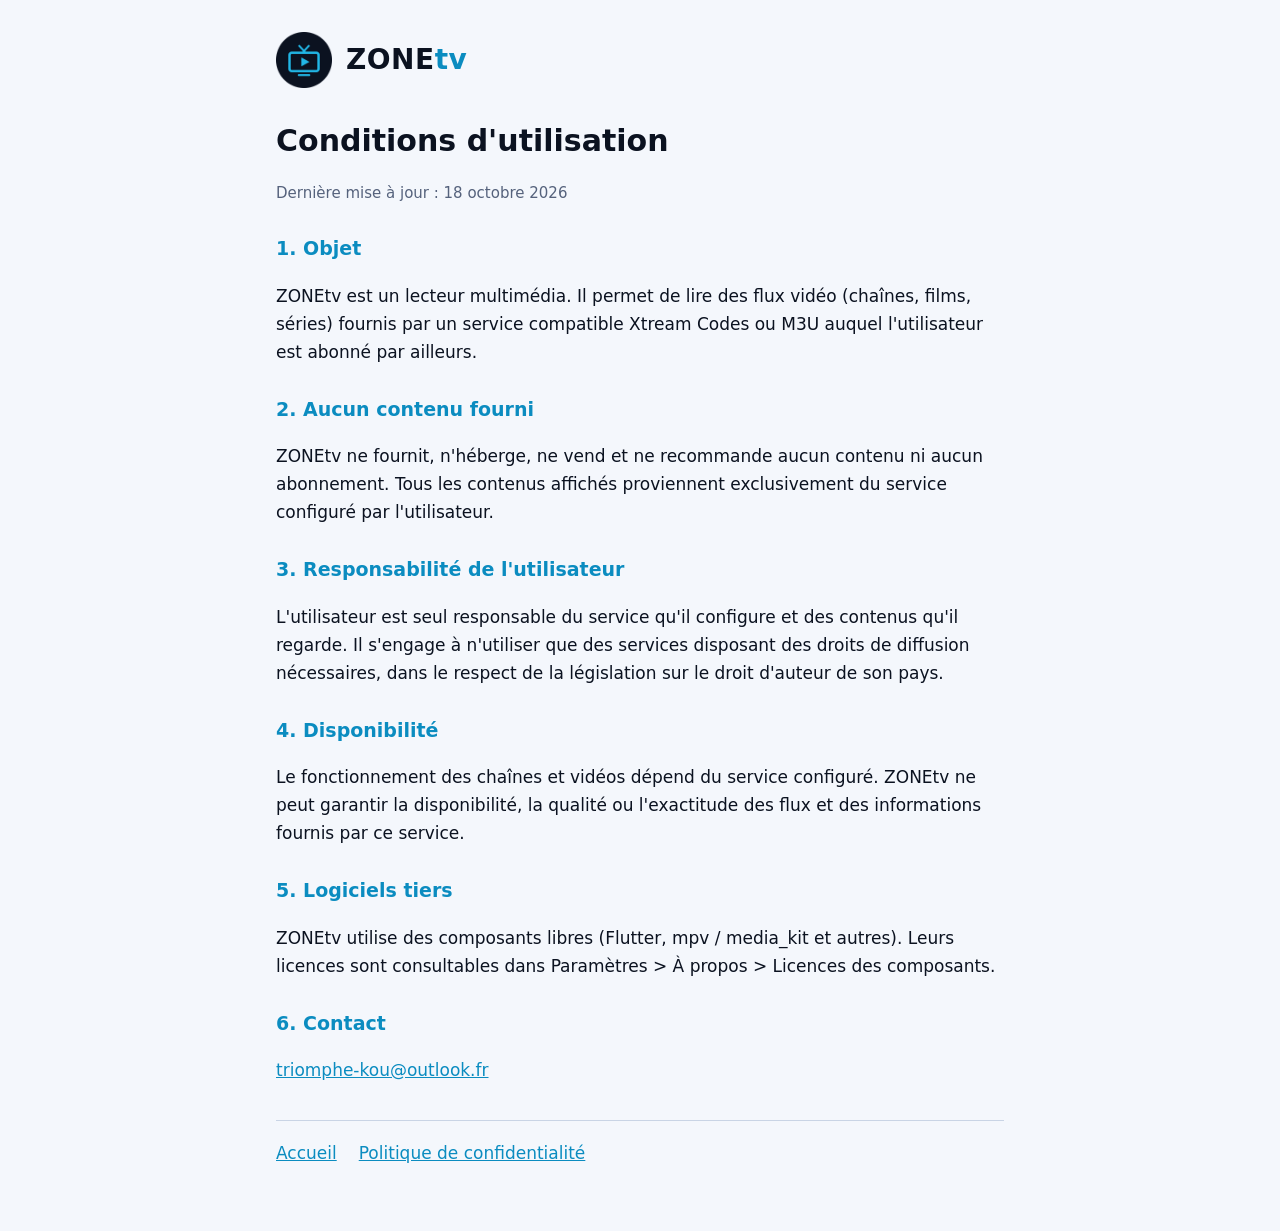
==== conditions.html @ 9bfe63f2 "Pages publiques de ZONEtv (accueil, confidentialité, conditions)" ====
<!doctype html>
<html lang="fr">
<head>
  <meta charset="utf-8">
  <meta name="viewport" content="width=device-width, initial-scale=1">
  <title>Conditions — ZONEtv</title>
  <link rel="icon" href="logo.png">
  <link rel="stylesheet" href="style.css">
</head>
<body>
<main>
  <header>
    <img src="logo.png" alt="Logo ZONEtv">
    <a class="brand" href="index.html">ZONE<span>tv</span></a>
  </header>

  <h1>Conditions d'utilisation</h1>
  <p class="muted">Dernière mise à jour : 18 octobre 2026</p>

  <h2>1. Objet</h2>
  <p>ZONEtv est un lecteur multimédia. Il permet de lire des flux vidéo (chaînes, films, séries) fournis par un service compatible Xtream Codes ou M3U auquel l'utilisateur est abonné par ailleurs.</p>

  <h2>2. Aucun contenu fourni</h2>
  <p>ZONEtv ne fournit, n'héberge, ne vend et ne recommande aucun contenu ni aucun abonnement. Tous les contenus affichés proviennent exclusivement du service configuré par l'utilisateur.</p>

  <h2>3. Responsabilité de l'utilisateur</h2>
  <p>L'utilisateur est seul responsable du service qu'il configure et des contenus qu'il regarde. Il s'engage à n'utiliser que des services disposant des droits de diffusion nécessaires, dans le respect de la législation sur le droit d'auteur de son pays.</p>

  <h2>4. Disponibilité</h2>
  <p>Le fonctionnement des chaînes et vidéos dépend du service configuré. ZONEtv ne peut garantir la disponibilité, la qualité ou l'exactitude des flux et des informations fournis par ce service.</p>

  <h2>5. Logiciels tiers</h2>
  <p>ZONEtv utilise des composants libres (Flutter, mpv / media_kit et autres). Leurs licences sont consultables dans Paramètres &gt; À propos &gt; Licences des composants.</p>

  <h2>6. Contact</h2>
  <p><a href="mailto:triomphe-kou@outlook.fr">triomphe-kou@outlook.fr</a></p>

  <nav>
    <a href="index.html">Accueil</a>
    <a href="confidentialite.html">Politique de confidentialité</a>
  </nav>
</main>
</body>
</html>
---- style.css ----
:root {
  --bg: #0b1220;
  --surface: #131c2e;
  --line: #2a3858;
  --text: #eaf2ff;
  --muted: #8b99b5;
  --accent: #22b8e8;
}
@media (prefers-color-scheme: light) {
  :root { --bg: #f4f7fc; --surface: #ffffff; --line: #c9d4e5; --text: #0b1220; --muted: #55627c; --accent: #0b8cc0; }
}
* { box-sizing: border-box; }
body {
  margin: 0;
  background: var(--bg);
  color: var(--text);
  font: 17px/1.65 "Segoe UI", system-ui, -apple-system, Roboto, sans-serif;
}
main { max-width: 760px; margin: 0 auto; padding: 32px 16px 64px; }
header { display: flex; align-items: center; gap: 14px; margin-bottom: 28px; }
header img { width: 56px; height: 56px; }
.brand { font-size: 28px; font-weight: 800; letter-spacing: .5px; text-decoration: none; color: var(--text); }
.brand span { color: var(--accent); }
h1 { font-size: 30px; margin: 8px 0 4px; }
h2 { font-size: 19px; margin: 28px 0 6px; color: var(--accent); }
p, li { color: var(--text); }
.muted { color: var(--muted); font-size: 15px; }
.card { background: var(--surface); border: 1px solid var(--line); border-radius: 16px; padding: 20px 22px; margin: 18px 0; }
nav { display: flex; flex-wrap: wrap; gap: 10px 22px; margin-top: 36px; padding-top: 18px; border-top: 1px solid var(--line); }
a { color: var(--accent); }
ul { padding-left: 22px; }
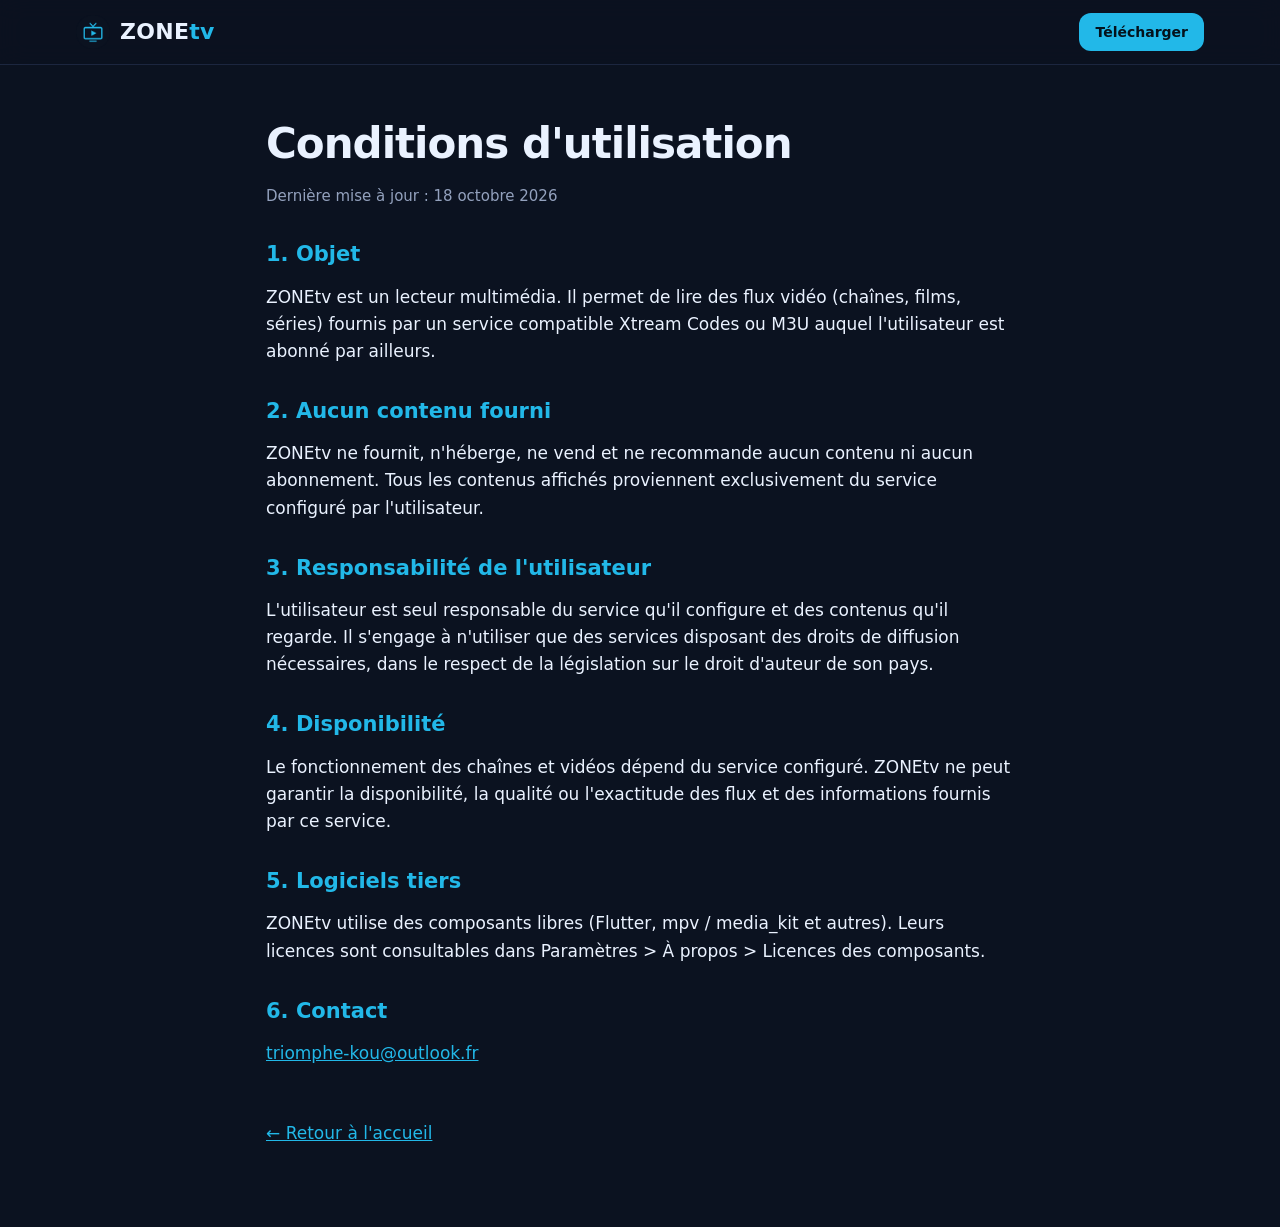
==== commit faec97a4: "Site vitrine : accueil, fonctionnalités, captures, FAQ, bouton Microsoft Store, référencement" ====
--- a/conditions.html
+++ b/conditions.html
@@ -4,15 +4,21 @@
   <meta charset="utf-8">
   <meta name="viewport" content="width=device-width, initial-scale=1">
   <title>Conditions — ZONEtv</title>
-  <link rel="icon" href="logo.png">
+  <link rel="icon" type="image/png" sizes="32x32" href="img/icone-32.png">
+  <link rel="apple-touch-icon" href="img/icone-180.png">
+  <meta name="theme-color" content="#0b1220">
+  <meta name="description" content="Conditions d'utilisation de ZONEtv, lecteur IPTV pour Windows.">
+  <link rel="canonical" href="https://triomphekou73.github.io/zonetv/conditions.html">
   <link rel="stylesheet" href="style.css">
 </head>
 <body>
-<main>
-  <header>
-    <img src="logo.png" alt="Logo ZONEtv">
-    <a class="brand" href="index.html">ZONE<span>tv</span></a>
-  </header>
+<header class="topbar">
+  <div class="wrap topbar-in">
+    <a class="brand" href="./"><img src="img/icone-180.png" alt="" width="34" height="34"><span>ZONE<b>tv</b></span></a>
+    <a class="btn btn-small" href="https://apps.microsoft.com/detail/9PJPSWMTRBG6?mode=direct">Télécharger</a>
+  </div>
+</header>
+<main class="doc">
 
   <h1>Conditions d'utilisation</h1>
   <p class="muted">Dernière mise à jour : 18 octobre 2026</p>
@@ -35,10 +41,7 @@
   <h2>6. Contact</h2>
   <p><a href="mailto:triomphe-kou@outlook.fr">triomphe-kou@outlook.fr</a></p>
 
-  <nav>
-    <a href="index.html">Accueil</a>
-    <a href="confidentialite.html">Politique de confidentialité</a>
-  </nav>
+  <a class="back" href="./">← Retour à l'accueil</a>
 </main>
 </body>
 </html>
--- a/style.css
+++ b/style.css
@@ -1,31 +1,189 @@
+/* Site ZONEtv — thème « Bleu minuit » de l'application. */
 :root {
   --bg: #0b1220;
+  --bg-alt: #0e1728;
   --surface: #131c2e;
-  --line: #2a3858;
+  --surface-2: #18233a;
+  --line: #24314d;
   --text: #eaf2ff;
-  --muted: #8b99b5;
+  --muted: #93a1bd;
   --accent: #22b8e8;
-}
-@media (prefers-color-scheme: light) {
-  :root { --bg: #f4f7fc; --surface: #ffffff; --line: #c9d4e5; --text: #0b1220; --muted: #55627c; --accent: #0b8cc0; }
+  --accent-2: #6b8cff;
+  --radius: 18px;
 }
 * { box-sizing: border-box; }
+html { scroll-behavior: smooth; scroll-padding-top: 76px; }
 body {
   margin: 0;
   background: var(--bg);
   color: var(--text);
-  font: 17px/1.65 "Segoe UI", system-ui, -apple-system, Roboto, sans-serif;
+  font: 17px/1.6 "Segoe UI", system-ui, -apple-system, Roboto, sans-serif;
+  -webkit-font-smoothing: antialiased;
 }
-main { max-width: 760px; margin: 0 auto; padding: 32px 16px 64px; }
-header { display: flex; align-items: center; gap: 14px; margin-bottom: 28px; }
-header img { width: 56px; height: 56px; }
-.brand { font-size: 28px; font-weight: 800; letter-spacing: .5px; text-decoration: none; color: var(--text); }
-.brand span { color: var(--accent); }
-h1 { font-size: 30px; margin: 8px 0 4px; }
-h2 { font-size: 19px; margin: 28px 0 6px; color: var(--accent); }
-p, li { color: var(--text); }
-.muted { color: var(--muted); font-size: 15px; }
-.card { background: var(--surface); border: 1px solid var(--line); border-radius: 16px; padding: 20px 22px; margin: 18px 0; }
-nav { display: flex; flex-wrap: wrap; gap: 10px 22px; margin-top: 36px; padding-top: 18px; border-top: 1px solid var(--line); }
+img { max-width: 100%; height: auto; display: block; }
 a { color: var(--accent); }
-ul { padding-left: 22px; }
+.wrap { max-width: 1160px; margin: 0 auto; padding: 0 16px; }
+.narrow { max-width: 780px; }
+
+/* Barre du haut */
+.topbar {
+  position: sticky; top: 0; z-index: 20;
+  background: rgba(11, 18, 32, .82);
+  backdrop-filter: blur(12px); -webkit-backdrop-filter: blur(12px);
+  border-bottom: 1px solid rgba(36, 49, 77, .7);
+}
+.topbar-in { display: flex; align-items: center; justify-content: space-between; height: 64px; }
+.brand { display: inline-flex; align-items: center; gap: 10px; text-decoration: none; color: var(--text); font-weight: 800; font-size: 22px; letter-spacing: .3px; }
+.brand b { color: var(--accent); }
+.brand img { border-radius: 8px; }
+.menu { display: flex; align-items: center; gap: 26px; }
+.menu a { color: var(--muted); text-decoration: none; font-size: 15px; font-weight: 600; }
+.menu a:hover { color: var(--text); }
+.menu-toggle, .menu-btn { display: none; }
+
+/* Boutons */
+.btn {
+  display: inline-flex; align-items: center; justify-content: center;
+  padding: 12px 22px; border-radius: 12px; font-weight: 700; text-decoration: none;
+  background: var(--accent); color: #04121c !important; border: 0;
+}
+.btn:hover { filter: brightness(1.08); }
+.btn-small { padding: 8px 16px; font-size: 14px; }
+.btn-ghost { background: transparent; color: var(--text) !important; border: 1px solid var(--line); }
+.btn-ghost:hover { border-color: var(--accent); }
+.store { display: inline-block; transition: transform .15s; }
+.store:hover { transform: translateY(-2px); }
+.store img { height: 58px; width: auto; }
+
+/* Accueil */
+.hero {
+  position: relative; overflow: hidden;
+  padding: 72px 0 88px;
+  background:
+    radial-gradient(700px 400px at 85% 10%, rgba(34, 184, 232, .18), transparent 70%),
+    radial-gradient(600px 400px at 10% 90%, rgba(107, 140, 255, .14), transparent 70%);
+}
+.hero-in { display: grid; grid-template-columns: 1fr 1.15fr; gap: 48px; align-items: center; }
+.tag {
+  display: inline-block; margin: 0 0 18px; padding: 6px 14px; border-radius: 999px;
+  background: rgba(34, 184, 232, .12); color: var(--accent); font-size: 14px; font-weight: 700;
+}
+h1 { font-size: clamp(36px, 5.2vw, 60px); line-height: 1.08; margin: 0 0 18px; letter-spacing: -1px; }
+.grad { background: linear-gradient(90deg, var(--accent), var(--accent-2)); -webkit-background-clip: text; background-clip: text; color: transparent; }
+.lead { color: var(--muted); font-size: 19px; margin: 0 0 28px; max-width: 34em; }
+.cta { display: flex; flex-wrap: wrap; align-items: center; gap: 14px; }
+.trust { list-style: none; padding: 0; margin: 28px 0 0; display: flex; flex-wrap: wrap; gap: 10px 22px; }
+.trust li { color: var(--muted); font-size: 15px; padding-left: 24px; position: relative; }
+.trust li::before { content: ""; position: absolute; left: 0; top: 5px; width: 14px; height: 8px; border-left: 2.5px solid var(--accent); border-bottom: 2.5px solid var(--accent); transform: rotate(-45deg); }
+
+/* Fenêtre d'application */
+.window {
+  display: block; width: 100%; padding: 0; text-align: left; cursor: default;
+  background: var(--surface); border: 1px solid var(--line); border-radius: 14px; overflow: hidden;
+  box-shadow: 0 30px 80px rgba(0, 0, 0, .55), 0 0 0 1px rgba(255, 255, 255, .03), 0 0 60px rgba(34, 184, 232, .12);
+}
+.window-bar { display: flex; gap: 7px; padding: 10px 14px; background: var(--surface-2); border-bottom: 1px solid var(--line); }
+.window-bar i { width: 11px; height: 11px; border-radius: 50%; background: #2c3a58; }
+.hero-shot { perspective: 1400px; }
+.hero-shot .window { transform: rotateY(-7deg) rotateX(2deg); }
+
+/* Sections */
+.section { padding: 88px 0; }
+.section-alt { background: var(--bg-alt); border-top: 1px solid var(--line); border-bottom: 1px solid var(--line); }
+.kicker { color: var(--accent); font-weight: 800; text-transform: uppercase; letter-spacing: 1.5px; font-size: 13px; margin: 0 0 8px; }
+h2 { font-size: clamp(28px, 3.6vw, 40px); line-height: 1.15; margin: 0 0 36px; letter-spacing: -.5px; }
+h3 { font-size: 18px; margin: 0 0 6px; }
+
+/* Fonctionnalités */
+.grid { display: grid; grid-template-columns: repeat(4, 1fr); gap: 18px; }
+.feat { background: var(--surface); border: 1px solid var(--line); border-radius: var(--radius); padding: 24px; transition: border-color .2s, transform .2s; }
+.feat:hover { border-color: rgba(34, 184, 232, .55); transform: translateY(-3px); }
+.feat svg { width: 42px; height: 42px; padding: 9px; border-radius: 12px; background: rgba(34, 184, 232, .12); fill: none; stroke: var(--accent); stroke-width: 1.8; stroke-linecap: round; stroke-linejoin: round; margin-bottom: 14px; }
+.feat p { color: var(--muted); font-size: 15px; margin: 0; }
+
+/* Captures */
+.tabs { display: flex; flex-wrap: wrap; gap: 8px; margin-bottom: 22px; }
+.tabs button {
+  font: inherit; font-size: 15px; font-weight: 600; cursor: pointer;
+  padding: 9px 18px; border-radius: 999px; border: 1px solid var(--line);
+  background: var(--surface); color: var(--muted);
+}
+.tabs button:hover { color: var(--text); }
+.tabs button[aria-selected="true"] { background: var(--accent); border-color: var(--accent); color: #04121c; }
+.gallery { margin: 0; }
+.gallery-open { cursor: zoom-in; }
+.gallery figcaption { text-align: center; color: var(--text); font-weight: 600; margin-top: 18px; }
+.note { text-align: center; color: var(--muted); font-size: 14px; margin: 8px 0 0; }
+
+/* Étapes */
+.steps { list-style: none; padding: 0; margin: 0 0 32px; display: grid; grid-template-columns: repeat(3, 1fr); gap: 18px; }
+.steps li { background: var(--surface); border: 1px solid var(--line); border-radius: var(--radius); padding: 26px; }
+.num { display: inline-grid; place-items: center; width: 40px; height: 40px; border-radius: 50%; background: linear-gradient(135deg, var(--accent), var(--accent-2)); color: #04121c; font-weight: 800; margin-bottom: 14px; }
+.steps p { color: var(--muted); margin: 0; font-size: 15px; }
+.warning { border-left: 4px solid var(--accent); background: rgba(34, 184, 232, .08); border-radius: 0 12px 12px 0; padding: 16px 20px; color: var(--text); font-size: 15px; }
+
+/* FAQ */
+details { background: var(--surface); border: 1px solid var(--line); border-radius: 14px; margin-bottom: 12px; }
+summary { cursor: pointer; padding: 18px 52px 18px 22px; font-weight: 700; list-style: none; position: relative; }
+summary::-webkit-details-marker { display: none; }
+summary::after { content: "+"; position: absolute; right: 22px; top: 14px; font-size: 24px; color: var(--accent); }
+details[open] summary::after { content: "−"; }
+details p { margin: 0; padding: 0 22px 20px; color: var(--muted); }
+
+/* Appel final */
+.final { text-align: center; background: radial-gradient(600px 300px at 50% 0%, rgba(34, 184, 232, .16), transparent 70%); }
+.final-in { display: flex; flex-direction: column; align-items: center; }
+.final-in > img { border-radius: 20px; margin-bottom: 18px; }
+.final h2 { margin-bottom: 8px; }
+.final p { color: var(--muted); margin: 0 0 24px; }
+
+/* Pied de page */
+.footer { border-top: 1px solid var(--line); padding: 48px 0 24px; background: var(--bg-alt); }
+.footer-in { display: grid; grid-template-columns: 2fr 1fr 1fr; gap: 28px; }
+.footer h3 { font-size: 14px; text-transform: uppercase; letter-spacing: 1px; color: var(--muted); }
+.footer a { text-decoration: none; }
+.footer a:hover { text-decoration: underline; }
+.small { color: var(--muted); font-size: 14px; }
+.copy { color: var(--muted); font-size: 13px; margin-top: 28px; }
+
+/* Agrandissement */
+.lightbox { position: fixed; inset: 0; z-index: 50; background: rgba(4, 8, 16, .92); display: grid; place-items: center; padding: 24px; cursor: zoom-out; }
+.lightbox[hidden] { display: none; }
+.lightbox img { max-height: 92vh; width: auto; border-radius: 10px; box-shadow: 0 20px 60px rgba(0, 0, 0, .6); }
+.lightbox-close { position: absolute; top: 14px; right: 20px; font-size: 38px; line-height: 1; background: none; border: 0; color: var(--text); cursor: pointer; }
+
+/* Pages de texte (confidentialité, conditions) */
+.doc { max-width: 780px; margin: 0 auto; padding: 56px 16px 80px; }
+.doc h1 { font-size: clamp(30px, 4vw, 42px); }
+.doc h2 { font-size: 21px; margin: 34px 0 8px; color: var(--accent); letter-spacing: 0; }
+.doc p, .doc li { color: var(--text); }
+.doc .muted { color: var(--muted); font-size: 15px; }
+.doc ul { padding-left: 22px; }
+.back { display: inline-block; margin-top: 36px; }
+
+/* Tablette */
+@media (max-width: 980px) {
+  .hero-in { grid-template-columns: 1fr; gap: 40px; }
+  .hero-shot .window { transform: none; }
+  .grid { grid-template-columns: repeat(2, 1fr); }
+  .steps { grid-template-columns: 1fr; }
+  .footer-in { grid-template-columns: 1fr 1fr; }
+}
+/* Téléphone */
+@media (max-width: 720px) {
+  .menu-btn { display: flex; flex-direction: column; gap: 5px; cursor: pointer; padding: 10px; }
+  .menu-btn span { width: 22px; height: 2px; background: var(--text); border-radius: 2px; }
+  .menu {
+    display: none; position: absolute; top: 64px; left: 0; right: 0;
+    flex-direction: column; align-items: stretch; gap: 0;
+    background: var(--bg); border-bottom: 1px solid var(--line); padding: 8px 16px 16px;
+  }
+  .menu a { padding: 12px 0; font-size: 17px; border-bottom: 1px solid var(--line); }
+  .menu a.btn { margin-top: 12px; border-bottom: 0; }
+  .menu-toggle:checked ~ .menu { display: flex; }
+  .hero { padding: 48px 0 64px; }
+  .section { padding: 64px 0; }
+  .grid { grid-template-columns: 1fr; }
+  .footer-in { grid-template-columns: 1fr; }
+  .lead { font-size: 17px; }
+}
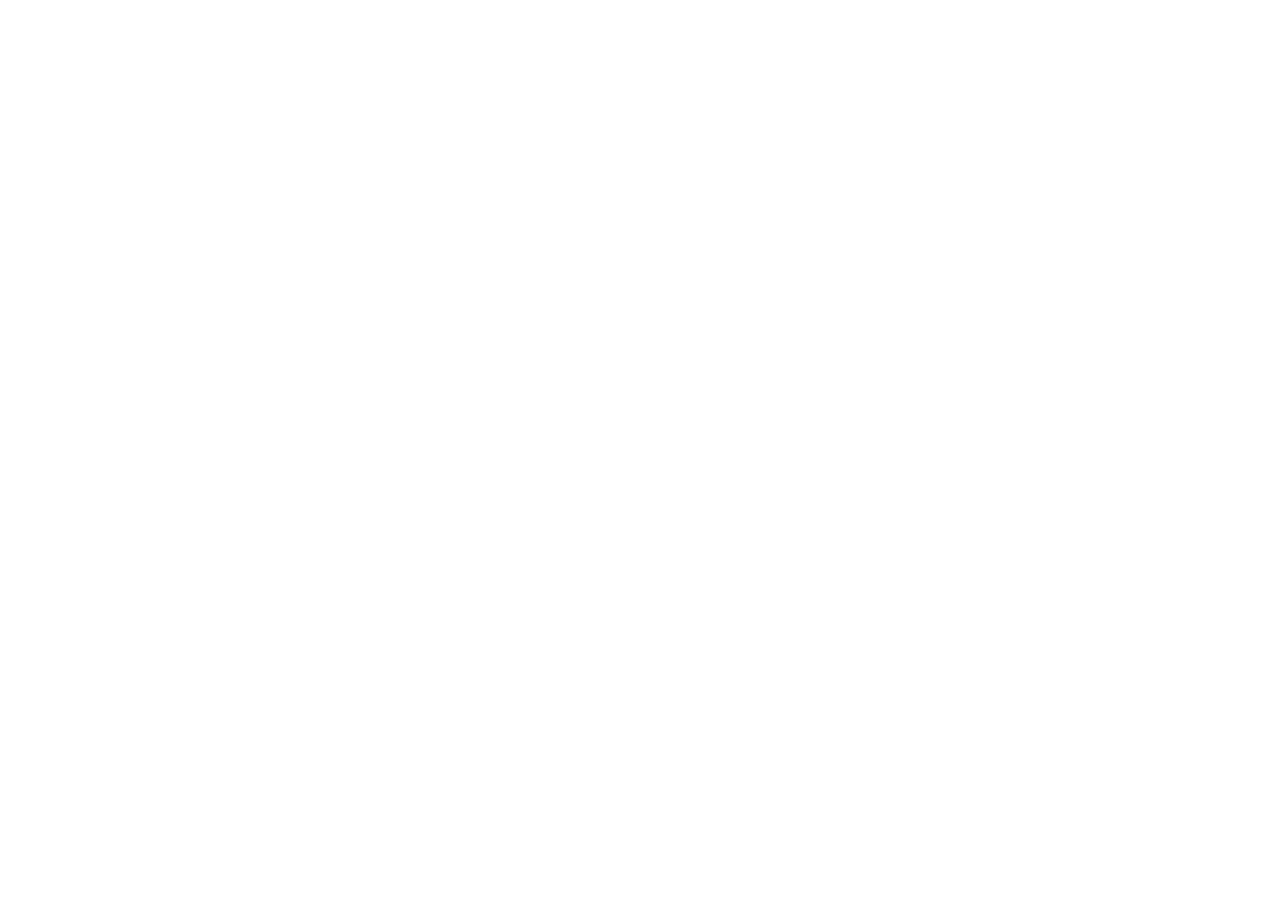
==== commit 18442613: "Redirection vers https://zonetv-app.github.io/ (demo.m3u conservé)" ====
--- a/conditions.html
+++ b/conditions.html
@@ -2,46 +2,13 @@
 <html lang="fr">
 <head>
   <meta charset="utf-8">
-  <meta name="viewport" content="width=device-width, initial-scale=1">
-  <title>Conditions — ZONEtv</title>
-  <link rel="icon" type="image/png" sizes="32x32" href="img/icone-32.png">
-  <link rel="apple-touch-icon" href="img/icone-180.png">
-  <meta name="theme-color" content="#0b1220">
-  <meta name="description" content="Conditions d'utilisation de ZONEtv, lecteur IPTV pour Windows.">
-  <link rel="canonical" href="https://triomphekou73.github.io/zonetv/conditions.html">
-  <link rel="stylesheet" href="style.css">
+  <title>ZONEtv a déménagé</title>
+  <link rel="canonical" href="https://zonetv-app.github.io/conditions.html">
+  <meta name="robots" content="noindex">
+  <meta http-equiv="refresh" content="0; url=https://zonetv-app.github.io/conditions.html">
+  <script>location.replace("https://zonetv-app.github.io/conditions.html" + location.hash);</script>
 </head>
-<body>
-<header class="topbar">
-  <div class="wrap topbar-in">
-    <a class="brand" href="./"><img src="img/icone-180.png" alt="" width="34" height="34"><span>ZONE<b>tv</b></span></a>
-    <a class="btn btn-small" href="https://apps.microsoft.com/detail/9PJPSWMTRBG6?mode=direct">Télécharger</a>
-  </div>
-</header>
-<main class="doc">
-
-  <h1>Conditions d'utilisation</h1>
-  <p class="muted">Dernière mise à jour : 18 octobre 2026</p>
-
-  <h2>1. Objet</h2>
-  <p>ZONEtv est un lecteur multimédia. Il permet de lire des flux vidéo (chaînes, films, séries) fournis par un service compatible Xtream Codes ou M3U auquel l'utilisateur est abonné par ailleurs.</p>
-
-  <h2>2. Aucun contenu fourni</h2>
-  <p>ZONEtv ne fournit, n'héberge, ne vend et ne recommande aucun contenu ni aucun abonnement. Tous les contenus affichés proviennent exclusivement du service configuré par l'utilisateur.</p>
-
-  <h2>3. Responsabilité de l'utilisateur</h2>
-  <p>L'utilisateur est seul responsable du service qu'il configure et des contenus qu'il regarde. Il s'engage à n'utiliser que des services disposant des droits de diffusion nécessaires, dans le respect de la législation sur le droit d'auteur de son pays.</p>
-
-  <h2>4. Disponibilité</h2>
-  <p>Le fonctionnement des chaînes et vidéos dépend du service configuré. ZONEtv ne peut garantir la disponibilité, la qualité ou l'exactitude des flux et des informations fournis par ce service.</p>
-
-  <h2>5. Logiciels tiers</h2>
-  <p>ZONEtv utilise des composants libres (Flutter, mpv / media_kit et autres). Leurs licences sont consultables dans Paramètres &gt; À propos &gt; Licences des composants.</p>
-
-  <h2>6. Contact</h2>
-  <p><a href="mailto:triomphe-kou@outlook.fr">triomphe-kou@outlook.fr</a></p>
-
-  <a class="back" href="./">← Retour à l'accueil</a>
-</main>
+<body style="background:#0b1220;color:#eaf2ff;font-family:Segoe UI,system-ui,sans-serif;padding:40px">
+  <p>Le site de ZONEtv a déménagé : <a style="color:#22b8e8" href="https://zonetv-app.github.io/conditions.html">zonetv-app.github.io</a></p>
 </body>
 </html>
